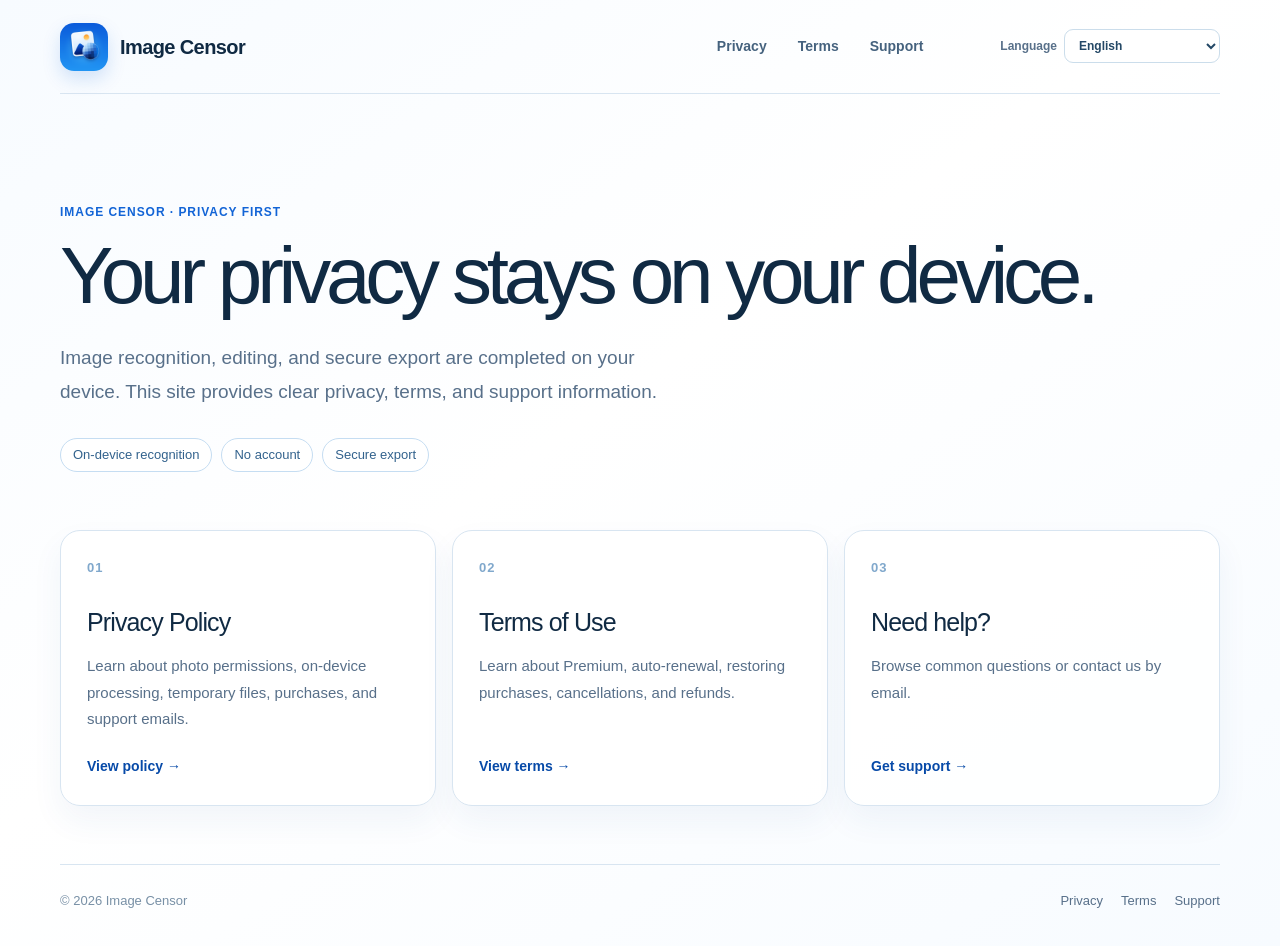
==== v1/index.html @ e2b9cc8c "Add files via upload Update app names" ====
<!DOCTYPE html><html data-page="home" lang="zh-Hans"><head><meta charSet="utf-8"/><meta name="viewport" content="width=device-width, initial-scale=1"/><title>图片打码 · 隐私、条款与支持</title><meta name="description" content="图片打码的隐私政策、使用条款与支持信息。"/><link rel="shortcut icon" href="./favicon.ico"/><link rel="icon" href="./favicon.ico" type="image/x-icon"/><link rel="icon" href="./favicon-16.png" sizes="16x16" type="image/png"/><link rel="icon" href="./favicon-32.png" sizes="32x32" type="image/png"/><link rel="icon" href="./favicon-48.png" sizes="48x48" type="image/png"/><link rel="apple-touch-icon" href="./apple-touch-icon.png" sizes="180x180" type="image/png"/>
<link rel="stylesheet" href="./site.css"/></head><body><div class="site-shell"><header class="topbar"><a href="./index.html?lang=zh-Hans" class="brand" aria-label="图片打码：隐私政策、使用条款、支持"><img src="./app-icon.png" alt="" width="48" height="48" loading="eager" fetchPriority="high" decoding="async" class="brand-mark" data-nimg="1"/><span>图片打码</span></a><div class="topbar-actions"><nav aria-label="主要导航"><a href="./privacy/index.html?lang=zh-Hans">隐私政策</a><a href="./terms/index.html?lang=zh-Hans">使用条款</a><a href="./support/index.html?lang=zh-Hans">支持</a></nav><label class="language-control">语言<select aria-label="选择显示语言"><option value="zh-Hans" selected="">简体中文</option><option value="zh-Hant">繁體中文</option><option value="en-US">English</option><option value="fr">Français</option><option value="de">Deutsch</option><option value="it">Italiano</option><option value="es-ES">Español</option><option value="pt-BR">Português (Brasil)</option><option value="pt-PT">Português (Portugal)</option><option value="ja">日本語</option><option value="ko">한국어</option><option value="ru">Русский</option><option value="tr">Türkçe</option><option value="ar">العربية</option><option value="nl">Nederlands</option><option value="sv">Svenska</option><option value="nb">Norsk</option><option value="da">Dansk</option><option value="pl">Polski</option><option value="id">Bahasa Indonesia</option><option value="th">ไทย</option><option value="hi">हिन्दी</option><option value="ms">Bahasa Melayu</option><option value="vi">Tiếng Việt</option><option value="fi">Suomi</option><option value="ca">Català</option><option value="cs">Čeština</option><option value="hr">Hrvatski</option><option value="ro">Română</option><option value="bn">বাংলা</option><option value="sk">Slovenčina</option><option value="sl">Slovenščina</option><option value="uk">Українська</option><option value="he">עברית</option><option value="el">Ελληνικά</option><option value="hu">Magyar</option><option value="ta">தமிழ்</option><option value="te">తెలుగు</option><option value="mr">मराठी</option><option value="ur">اردو</option></select></label></div></header><main class="home-main"><section class="home-hero"><p class="eyebrow">图片打码 · Privacy first</p><h1>隐私，留在你的设备里。</h1><p class="hero-copy">图片识别、编辑和安全导出均在设备本地完成。这里提供清晰的隐私说明、使用条款和支持信息。</p><div class="hero-points" aria-label="产品隐私特点"><span>本地识别</span><span>无账号</span><span>安全导出</span></div></section><section class="home-cards" aria-label="网站导航"><a class="feature-card" href="./privacy/index.html?lang=zh-Hans"><span class="card-index">01</span><h2>隐私政策</h2><p>了解照片权限、本地处理、临时文件、购买和支持邮件。</p><b>查看政策 <span aria-hidden="true">→</span></b></a><a class="feature-card" href="./terms/index.html?lang=zh-Hans"><span class="card-index">02</span><h2>使用条款</h2><p>了解 Premium、自动续订、恢复购买、取消订阅和退款。</p><b>查看条款 <span aria-hidden="true">→</span></b></a><a class="feature-card" href="./support/index.html?lang=zh-Hans"><span class="card-index">03</span><h2>需要帮助？</h2><p>查看常见问题，或通过支持邮箱联系我们。</p><b>获得支持 <span aria-hidden="true">→</span></b></a></section></main><footer><span>© 2026 <!-- -->图片打码</span><div><a href="./privacy/index.html?lang=zh-Hans">隐私</a><a href="./terms/index.html?lang=zh-Hans">条款</a><a href="./support/index.html?lang=zh-Hans">支持</a></div></footer></div><script src="./site-data.js" defer></script><script src="./site.js" defer></script></body></html>
---- v1/site.css ----
/*! tailwindcss v4.2.1 | MIT License | https://tailwindcss.com */
@layer theme{:root,:host{--font-sans:ui-sans-serif, system-ui, sans-serif, "Apple Color Emoji", "Segoe UI Emoji", "Segoe UI Symbol", "Noto Color Emoji";--font-mono:ui-monospace, SFMono-Regular, Menlo, Monaco, Consolas, "Liberation Mono", "Courier New", monospace;--spacing:.25rem;--default-font-family:var(--font-sans);--default-mono-font-family:var(--font-mono)}}@layer base{*,:after,:before{box-sizing:border-box;border:0 solid;margin:0;padding:0}::backdrop{box-sizing:border-box;border:0 solid;margin:0;padding:0}::file-selector-button{box-sizing:border-box;border:0 solid;margin:0;padding:0}html,:host{-webkit-text-size-adjust:100%;tab-size:4;line-height:1.5;font-family:var(--default-font-family,ui-sans-serif, system-ui, sans-serif, "Apple Color Emoji", "Segoe UI Emoji", "Segoe UI Symbol", "Noto Color Emoji");font-feature-settings:var(--default-font-feature-settings,normal);font-variation-settings:var(--default-font-variation-settings,normal);-webkit-tap-highlight-color:transparent}hr{height:0;color:inherit;border-top-width:1px}abbr:where([title]){-webkit-text-decoration:underline dotted;text-decoration:underline dotted}h1,h2,h3,h4,h5,h6{font-size:inherit;font-weight:inherit}a{color:inherit;-webkit-text-decoration:inherit;-webkit-text-decoration:inherit;-webkit-text-decoration:inherit;-webkit-text-decoration:inherit;text-decoration:inherit}b,strong{font-weight:bolder}code,kbd,samp,pre{font-family:var(--default-mono-font-family,ui-monospace, SFMono-Regular, Menlo, Monaco, Consolas, "Liberation Mono", "Courier New", monospace);font-feature-settings:var(--default-mono-font-feature-settings,normal);font-variation-settings:var(--default-mono-font-variation-settings,normal);font-size:1em}small{font-size:80%}sub,sup{vertical-align:baseline;font-size:75%;line-height:0;position:relative}sub{bottom:-.25em}sup{top:-.5em}table{text-indent:0;border-color:inherit;border-collapse:collapse}:-moz-focusring{outline:auto}progress{vertical-align:baseline}summary{display:list-item}ol,ul,menu{list-style:none}img,svg,video,canvas,audio,iframe,embed,object{vertical-align:middle;display:block}img,video{max-width:100%;height:auto}button,input,select,optgroup,textarea{font:inherit;font-feature-settings:inherit;font-variation-settings:inherit;letter-spacing:inherit;color:inherit;opacity:1;background-color:#0000;border-radius:0}::file-selector-button{font:inherit;font-feature-settings:inherit;font-variation-settings:inherit;letter-spacing:inherit;color:inherit;opacity:1;background-color:#0000;border-radius:0}:where(select:is([multiple],[size])) optgroup{font-weight:bolder}:where(select:is([multiple],[size])) optgroup option{padding-inline-start:20px}::file-selector-button{margin-inline-end:4px}::placeholder{opacity:1}@supports (not ((-webkit-appearance:-apple-pay-button))) or (contain-intrinsic-size:1px){::placeholder{color:currentColor}@supports (color:color-mix(in lab, red, red)){::placeholder{color:color-mix(in oklab, currentcolor 50%, transparent)}}}textarea{resize:vertical}::-webkit-search-decoration{-webkit-appearance:none}::-webkit-date-and-time-value{min-height:1lh;text-align:inherit}::-webkit-datetime-edit{display:inline-flex}::-webkit-datetime-edit-fields-wrapper{padding:0}::-webkit-datetime-edit{padding-block:0}::-webkit-datetime-edit-year-field{padding-block:0}::-webkit-datetime-edit-month-field{padding-block:0}::-webkit-datetime-edit-day-field{padding-block:0}::-webkit-datetime-edit-hour-field{padding-block:0}::-webkit-datetime-edit-minute-field{padding-block:0}::-webkit-datetime-edit-second-field{padding-block:0}::-webkit-datetime-edit-millisecond-field{padding-block:0}::-webkit-datetime-edit-meridiem-field{padding-block:0}::-webkit-calendar-picker-indicator{line-height:1}:-moz-ui-invalid{box-shadow:none}button,input:where([type=button],[type=reset],[type=submit]){-webkit-appearance:button;appearance:button}::file-selector-button{-webkit-appearance:button;appearance:button}::-webkit-inner-spin-button{height:auto}::-webkit-outer-spin-button{height:auto}[hidden]:where(:not([hidden=until-found])){display:none!important}}@layer components;@layer utilities{.fixed{position:fixed}.relative{position:relative}.static{position:static}.start{inset-inline-start:var(--spacing)}.end{inset-inline-end:var(--spacing)}.table{display:table}}:root{--ink:#102a43;--muted:#58708a;--line:#d8e5f1;--surface:#fff;--sky:#eef8ff;--blue:#1264d6;--deep:#074aa8;--warm:#ffb344}*{box-sizing:border-box}html{background:#f7fbff}body{color:var(--ink);background:linear-gradient(145deg,#f7fbff 0%,#fff 45%,#f7fbff 100%);margin:0;font-family:-apple-system,BlinkMacSystemFont,Segoe UI,PingFang SC,Hiragino Sans GB,Microsoft YaHei,Arial,sans-serif;line-height:1.7}a{color:var(--deep);text-underline-offset:3px;text-decoration-thickness:1px}.site-shell{flex-direction:column;width:min(1160px,100% - 40px);min-height:100vh;margin:auto;display:flex}.topbar{border-bottom:1px solid var(--line);justify-content:space-between;align-items:center;gap:28px;min-height:94px;display:flex}.brand{color:var(--ink);letter-spacing:-.03em;align-items:center;gap:12px;font-size:20px;font-weight:780;text-decoration:none;display:flex}.brand-mark{border-radius:14px;box-shadow:0 8px 18px #1264d62b}.topbar-actions{align-items:center;gap:65px;display:flex}nav{align-items:center;gap:7px;display:flex}nav a{color:#45627e;border-radius:9px;padding:8px 12px;font-size:14px;font-weight:650;text-decoration:none}nav a:hover,nav a[aria-current=page]{color:var(--deep);background:#e8f4ff}.language-control{color:#58708a;white-space:nowrap;align-items:center;gap:7px;font-size:12px;font-weight:700;display:flex}.language-control select{color:#244866;max-width:156px;height:34px;font:inherit;cursor:pointer;background:#fff;border:1px solid #cbddeb;border-radius:9px;outline:none;padding-block:0;padding-inline:10px 28px}.language-control select:focus{border-color:var(--blue);box-shadow:0 0 0 3px #1264d61f}.translation-notice{color:#78571a;background:#fff9e9;border:1px solid #ecd9ad;border-radius:10px;margin:16px 0 -25px;padding:9px 13px;font-size:13px}.home-main{flex:1;padding:72px 0 58px}.home-hero{padding:36px 0 58px}.eyebrow{color:var(--blue);letter-spacing:.08em;text-transform:uppercase;margin:0 0 12px;font-size:12px;font-weight:800}h1,h2,p{margin-top:0}.home-hero h1{letter-spacing:-.065em;margin-bottom:22px;font-size:clamp(44px,7vw,80px);line-height:1.06}.hero-copy{max-width:630px;color:var(--muted);font-size:19px;line-height:1.8}.hero-points{flex-wrap:wrap;gap:9px;margin-top:28px;display:flex}.hero-points span{color:#32628d;background:#fff;border:1px solid #c5ddf2;border-radius:999px;padding:5px 12px;font-size:13px}.home-cards{grid-template-columns:repeat(3,1fr);gap:16px;display:grid}.feature-card{border:1px solid var(--line);min-height:276px;color:var(--ink);background:#ffffffe6;border-radius:20px;flex-direction:column;padding:26px;text-decoration:none;transition:transform .18s,box-shadow .18s,border-color .18s;display:flex;box-shadow:0 15px 32px #1c5c970f}:is(.feature-card:hover,.feature-card:focus-visible){background:#edf6ff;border-color:#9dc7ea;transform:translateY(-4px);box-shadow:0 20px 40px #1c5c971f}.feature-card:focus-visible{outline-offset:3px;outline:3px solid #8ec4f4}.card-index{color:#80a8cc;letter-spacing:.08em;font-size:13px;font-weight:800}.feature-card h2{letter-spacing:-.035em;margin:22px 0 10px;font-size:25px}.feature-card p{color:var(--muted);font-size:15px;line-height:1.75}.feature-card b{color:var(--deep);margin-top:auto;font-size:14px}.document-main{flex:1;padding:70px 0 60px}.document-hero{max-width:700px;padding:0 0 45px}.document-hero h1{letter-spacing:-.06em;margin-bottom:14px;font-size:clamp(38px,5vw,57px);line-height:1.08}.document-hero>p:not(.eyebrow){color:var(--muted);margin-bottom:16px;font-size:18px;line-height:1.75}.updated{color:#7890a6;font-size:13px}.document-content{border-top:1px solid var(--line);max-width:840px;padding:44px 0}.legal-section{padding:0 0 37px}.legal-section h2{letter-spacing:-.03em;margin:0 0 13px;font-size:22px;line-height:1.35}.legal-section p{color:#35536e;margin-bottom:14px}.legal-section ul{color:#35536e;padding-inline-start:21px}.legal-section li{margin:7px 0;padding-inline-start:3px}.callout{border-inline-start:4px solid var(--blue);color:#214968;background:var(--sky);border-radius:12px;margin:0 0 18px;padding:18px 20px}.email-panel{background:linear-gradient(135deg,#f3faff,#e6f4ff);border:1px solid #bcd9f4;border-radius:17px;justify-content:space-between;align-items:center;gap:28px;margin-bottom:42px;padding:23px 25px;display:flex}.email-panel strong{font-size:20px}.email-panel p{color:var(--muted);margin:3px 0 0;font-size:14px}.email-panel a{color:#fff;background:var(--blue);border-radius:9px;flex:none;padding:10px 14px;font-size:14px;font-weight:700;text-decoration:none}.faq-grid{grid-template-columns:repeat(2,minmax(0,1fr));gap:14px;margin-bottom:38px;display:grid}.faq{border:1px solid var(--line);background:#fff;border-radius:15px;padding:21px}.faq h2{letter-spacing:-.025em;margin-bottom:9px;font-size:17px;line-height:1.4}.faq p{color:#526e88;margin:0;font-size:14px;line-height:1.75}footer{border-top:1px solid var(--line);color:#7890a6;justify-content:space-between;gap:20px;padding:25px 0 34px;font-size:13px;display:flex}footer div{gap:18px;display:flex}footer a{color:#58708a;text-decoration:none}@media (max-width:720px){.site-shell{width:min(100% - 28px,1160px)}.topbar{flex-direction:column;align-items:flex-start;gap:8px;min-height:auto;padding:14px 0}.topbar-actions{justify-content:space-between;gap:20px;width:100%}.brand{font-size:17px}.brand-mark{border-radius:11px;width:38px;height:38px}nav{gap:0}nav a{padding:7px 6px;font-size:13px}.language-control{gap:4px}.language-control select{max-width:112px;padding-left:7px}.translation-notice{margin:12px 0 -23px}.home-main,.document-main{padding:46px 0}.home-hero{padding:22px 0 40px}.home-hero h1{font-size:48px}.hero-copy{font-size:17px}.home-cards,.faq-grid{grid-template-columns:1fr}.feature-card{min-height:220px}.document-hero{padding-bottom:35px}.document-content{padding-top:35px}.email-panel{flex-direction:column;align-items:flex-start;gap:14px}.email-panel a{text-align:center;width:100%}footer{flex-direction:column;align-items:flex-start;gap:10px}}
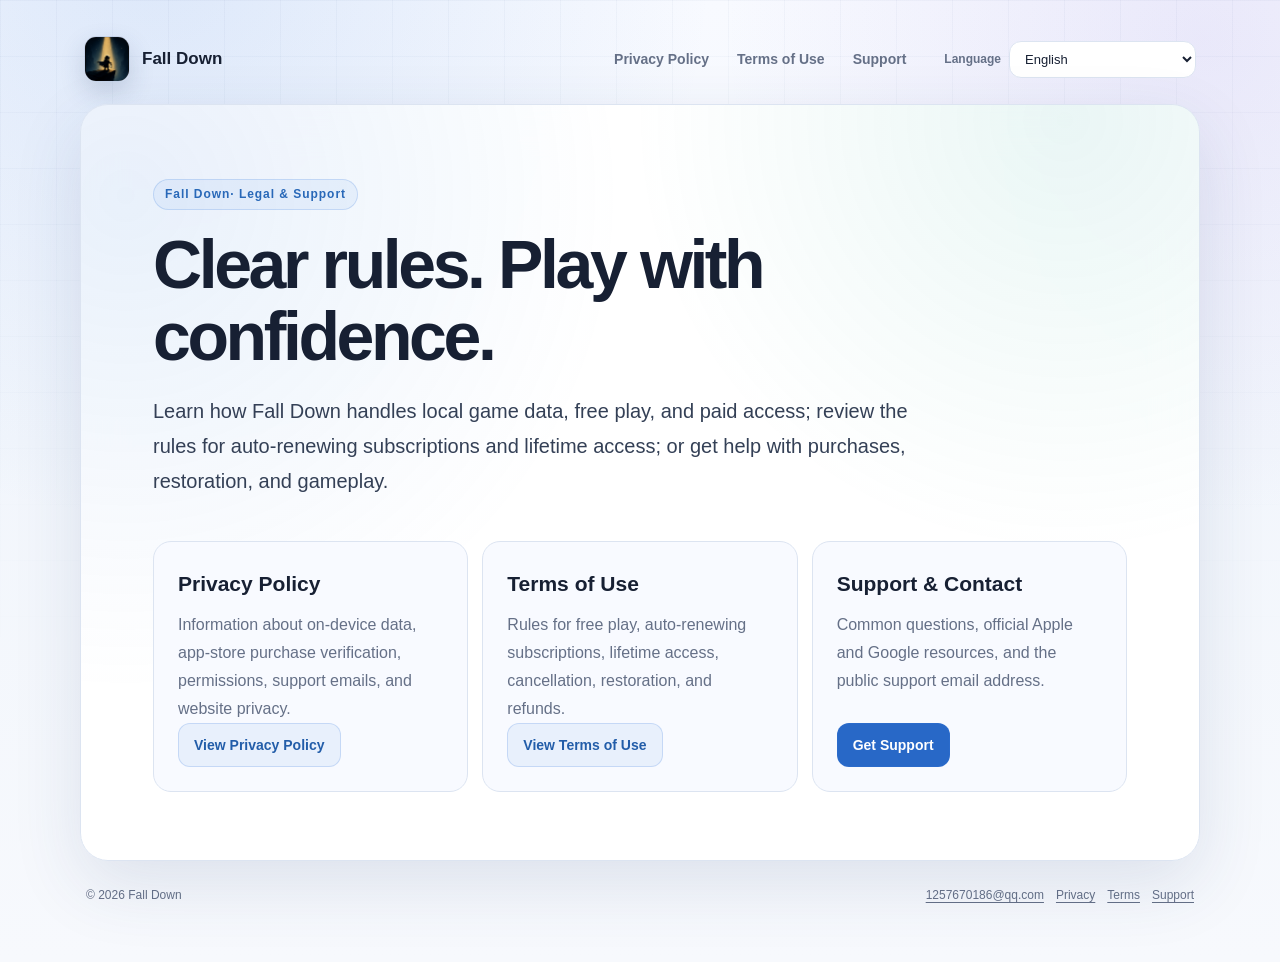
==== commit a7ece5c0: "Add files via upload" ====
--- a/v1/index.html
+++ b/v1/index.html
@@ -1,2 +1,90 @@
-<!DOCTYPE html><html data-page="home" lang="zh-Hans"><head><meta charSet="utf-8"/><meta name="viewport" content="width=device-width, initial-scale=1"/><title>图片打码 · 隐私、条款与支持</title><meta name="description" content="图片打码的隐私政策、使用条款与支持信息。"/><link rel="shortcut icon" href="./favicon.ico"/><link rel="icon" href="./favicon.ico" type="image/x-icon"/><link rel="icon" href="./favicon-16.png" sizes="16x16" type="image/png"/><link rel="icon" href="./favicon-32.png" sizes="32x32" type="image/png"/><link rel="icon" href="./favicon-48.png" sizes="48x48" type="image/png"/><link rel="apple-touch-icon" href="./apple-touch-icon.png" sizes="180x180" type="image/png"/>
-<link rel="stylesheet" href="./site.css"/></head><body><div class="site-shell"><header class="topbar"><a href="./index.html?lang=zh-Hans" class="brand" aria-label="图片打码：隐私政策、使用条款、支持"><img src="./app-icon.png" alt="" width="48" height="48" loading="eager" fetchPriority="high" decoding="async" class="brand-mark" data-nimg="1"/><span>图片打码</span></a><div class="topbar-actions"><nav aria-label="主要导航"><a href="./privacy/index.html?lang=zh-Hans">隐私政策</a><a href="./terms/index.html?lang=zh-Hans">使用条款</a><a href="./support/index.html?lang=zh-Hans">支持</a></nav><label class="language-control">语言<select aria-label="选择显示语言"><option value="zh-Hans" selected="">简体中文</option><option value="zh-Hant">繁體中文</option><option value="en-US">English</option><option value="fr">Français</option><option value="de">Deutsch</option><option value="it">Italiano</option><option value="es-ES">Español</option><option value="pt-BR">Português (Brasil)</option><option value="pt-PT">Português (Portugal)</option><option value="ja">日本語</option><option value="ko">한국어</option><option value="ru">Русский</option><option value="tr">Türkçe</option><option value="ar">العربية</option><option value="nl">Nederlands</option><option value="sv">Svenska</option><option value="nb">Norsk</option><option value="da">Dansk</option><option value="pl">Polski</option><option value="id">Bahasa Indonesia</option><option value="th">ไทย</option><option value="hi">हिन्दी</option><option value="ms">Bahasa Melayu</option><option value="vi">Tiếng Việt</option><option value="fi">Suomi</option><option value="ca">Català</option><option value="cs">Čeština</option><option value="hr">Hrvatski</option><option value="ro">Română</option><option value="bn">বাংলা</option><option value="sk">Slovenčina</option><option value="sl">Slovenščina</option><option value="uk">Українська</option><option value="he">עברית</option><option value="el">Ελληνικά</option><option value="hu">Magyar</option><option value="ta">தமிழ்</option><option value="te">తెలుగు</option><option value="mr">मराठी</option><option value="ur">اردو</option></select></label></div></header><main class="home-main"><section class="home-hero"><p class="eyebrow">图片打码 · Privacy first</p><h1>隐私，留在你的设备里。</h1><p class="hero-copy">图片识别、编辑和安全导出均在设备本地完成。这里提供清晰的隐私说明、使用条款和支持信息。</p><div class="hero-points" aria-label="产品隐私特点"><span>本地识别</span><span>无账号</span><span>安全导出</span></div></section><section class="home-cards" aria-label="网站导航"><a class="feature-card" href="./privacy/index.html?lang=zh-Hans"><span class="card-index">01</span><h2>隐私政策</h2><p>了解照片权限、本地处理、临时文件、购买和支持邮件。</p><b>查看政策 <span aria-hidden="true">→</span></b></a><a class="feature-card" href="./terms/index.html?lang=zh-Hans"><span class="card-index">02</span><h2>使用条款</h2><p>了解 Premium、自动续订、恢复购买、取消订阅和退款。</p><b>查看条款 <span aria-hidden="true">→</span></b></a><a class="feature-card" href="./support/index.html?lang=zh-Hans"><span class="card-index">03</span><h2>需要帮助？</h2><p>查看常见问题，或通过支持邮箱联系我们。</p><b>获得支持 <span aria-hidden="true">→</span></b></a></section></main><footer><span>© 2026 <!-- -->图片打码</span><div><a href="./privacy/index.html?lang=zh-Hans">隐私</a><a href="./terms/index.html?lang=zh-Hans">条款</a><a href="./support/index.html?lang=zh-Hans">支持</a></div></footer></div><script src="./site-data.js" defer></script><script src="./site.js" defer></script></body></html>+<!doctype html>
+<html lang="zh-Hans">
+  <head>
+    <meta charset="utf-8">
+    <meta name="viewport" content="width=device-width, initial-scale=1">
+    <meta
+      name="description"
+      content="《下落》隐私政策、使用条款与支持。"
+    >
+    <link rel="icon" type="image/png" href="assets/app-icon.png">
+    <link rel="stylesheet" href="assets/site.css">
+    <title>《下落》｜隐私、条款与支持</title>
+  </head>
+  <body data-page="home">
+    <main class="site-shell">
+      <header class="topbar">
+        <a class="brand" href="index.html" data-locale-link aria-label="《下落》法律与支持首页">
+          <img class="brand-mark" src="assets/app-icon.png" alt="">
+          <span class="brand-name" data-app-name>下落</span>
+        </a>
+        <div class="topbar-actions">
+          <nav class="primary-nav" aria-label="主要导航">
+            <a href="privacy/index.html" data-locale-link>隐私政策</a>
+            <a href="terms/index.html" data-locale-link>使用条款</a>
+            <a href="support/index.html" data-locale-link>支持</a>
+          </nav>
+          <div class="language-control">
+            <label for="languageSelect">语言</label>
+            <select
+              id="languageSelect"
+              data-language-select
+              aria-label="选择显示语言"
+            ></select>
+          </div>
+        </div>
+      </header>
+
+      <section class="home-hero" data-localized-page>
+        <p class="eyebrow"><span data-app-name>下落</span> · 法律与支持</p>
+        <h1>规则说清楚，体验更安心。</h1>
+        <p class="home-lead">
+          在这里了解《<span data-app-name>下落</span>》如何处理本地游戏数据、免费游玩与付费权益，
+          查看自动续订和终身权益规则，或获得购买、恢复和游戏问题的帮助。
+        </p>
+
+        <div class="home-grid">
+          <article class="home-card">
+            <h2>隐私政策</h2>
+            <p>
+              说明设备本地数据、应用商店购买验证、权限、支持邮件和网站隐私。
+            </p>
+            <a class="button-link secondary" href="privacy/index.html" data-locale-link>
+              查看隐私政策
+            </a>
+          </article>
+          <article class="home-card">
+            <h2>使用条款</h2>
+            <p>
+              说明免费体验、自动续订、终身权益、取消、恢复和退款。
+            </p>
+            <a class="button-link secondary" href="terms/index.html" data-locale-link>
+              查看使用条款
+            </a>
+          </article>
+          <article class="home-card">
+            <h2>支持与联系</h2>
+            <p>
+              查看常见问题、Apple 与 Google 官方入口，以及公开支持邮箱。
+            </p>
+            <a class="button-link" href="support/index.html" data-locale-link>
+              获取支持
+            </a>
+          </article>
+        </div>
+      </section>
+
+      <footer class="site-footer">
+        <span>© 2026 <span data-app-name>下落</span></span>
+        <div class="footer-links">
+          <a href="mailto:1257670186@qq.com">1257670186@qq.com</a>
+          <a href="privacy/index.html" data-locale-link>隐私</a>
+          <a href="terms/index.html" data-locale-link>条款</a>
+          <a href="support/index.html" data-locale-link>支持</a>
+        </div>
+      </footer>
+    </main>
+    <script src="assets/locales.js"></script>
+    <script src="assets/site.js"></script>
+  </body>
+</html>
--- a/v1/assets/site.css
+++ b/v1/assets/site.css
@@ -0,0 +1,565 @@
+:root {
+  color-scheme: light;
+  --ink: #172033;
+  --muted: #657087;
+  --soft: #344056;
+  --line: #dce4f1;
+  --panel: rgba(255, 255, 255, 0.94);
+  --panel-solid: #ffffff;
+  --blue: #387bd9;
+  --blue-deep: #2868c7;
+  --violet: #7769d8;
+  --mint: #138d80;
+  --shadow: 0 24px 70px rgba(40, 67, 112, 0.12);
+  --radius-lg: 28px;
+  --radius-md: 18px;
+  font-family:
+    Inter, ui-sans-serif, -apple-system, BlinkMacSystemFont, "Segoe UI",
+    "PingFang SC", "Hiragino Sans GB", "Microsoft YaHei", sans-serif;
+}
+
+* {
+  box-sizing: border-box;
+}
+
+html {
+  min-width: 320px;
+  scroll-behavior: smooth;
+}
+
+body {
+  min-height: 100vh;
+  margin: 0;
+  background:
+    radial-gradient(circle at 12% -4%, rgba(77, 137, 224, 0.16), transparent 35rem),
+    radial-gradient(circle at 94% 4%, rgba(130, 105, 216, 0.12), transparent 30rem),
+    linear-gradient(180deg, #f8faff 0%, #f2f6fc 46%, #f7f9fd 100%);
+  color: var(--ink);
+  line-height: 1.75;
+}
+
+body::before {
+  position: fixed;
+  inset: 0;
+  z-index: -1;
+  background:
+    linear-gradient(rgba(48, 83, 132, 0.035) 1px, transparent 1px),
+    linear-gradient(90deg, rgba(48, 83, 132, 0.035) 1px, transparent 1px);
+  background-size: 56px 56px;
+  content: "";
+  mask-image: linear-gradient(to bottom, black, transparent 75%);
+  pointer-events: none;
+}
+
+a {
+  color: #245fae;
+  text-decoration-thickness: 1px;
+  text-underline-offset: 3px;
+}
+
+a:hover {
+  color: #174a8b;
+}
+
+a:focus-visible,
+select:focus-visible {
+  outline: 3px solid rgba(105, 167, 255, 0.42);
+  outline-offset: 3px;
+}
+
+.site-shell {
+  width: min(1120px, calc(100% - 36px));
+  margin: 0 auto;
+  padding: 26px 0 56px;
+}
+
+.topbar {
+  display: flex;
+  align-items: center;
+  justify-content: space-between;
+  gap: 22px;
+  padding: 10px 4px 22px;
+}
+
+.brand {
+  display: inline-flex;
+  min-width: 0;
+  align-items: center;
+  gap: 12px;
+  color: var(--ink);
+  text-decoration: none;
+}
+
+.brand-mark {
+  width: 46px;
+  height: 46px;
+  flex: 0 0 46px;
+  border: 1px solid rgba(88, 116, 163, 0.2);
+  border-radius: 12px;
+  box-shadow: 0 10px 24px rgba(42, 67, 108, 0.18);
+  object-fit: cover;
+}
+
+.brand-name {
+  display: block;
+}
+
+.brand-name {
+  font-size: 17px;
+  font-weight: 760;
+  line-height: 1.25;
+}
+
+.topbar-actions {
+  display: flex;
+  align-items: center;
+  justify-content: flex-end;
+  gap: 26px;
+}
+
+.primary-nav {
+  display: flex;
+  align-items: center;
+  gap: 4px;
+}
+
+.primary-nav a {
+  border-radius: 999px;
+  color: var(--muted);
+  font-size: 14px;
+  font-weight: 650;
+  padding: 8px 12px;
+  text-decoration: none;
+}
+
+.primary-nav a:hover,
+.primary-nav a[aria-current="page"] {
+  background: rgba(56, 123, 217, 0.1);
+  color: var(--ink);
+}
+
+.language-control {
+  display: inline-flex;
+  align-items: center;
+  gap: 8px;
+}
+
+.language-control label {
+  color: var(--muted);
+  font-size: 12px;
+  font-weight: 650;
+}
+
+.language-control select {
+  min-width: 170px;
+  max-width: 34vw;
+  border: 1px solid var(--line);
+  border-radius: 12px;
+  background: #ffffff;
+  color: var(--ink);
+  font: inherit;
+  font-size: 13px;
+  padding: 9px 34px 9px 11px;
+}
+
+.document,
+.home-hero {
+  overflow: hidden;
+  border: 1px solid var(--line);
+  border-radius: var(--radius-lg);
+  background: var(--panel);
+  box-shadow: var(--shadow);
+  backdrop-filter: blur(22px);
+  -webkit-backdrop-filter: blur(22px);
+}
+
+.hero {
+  position: relative;
+  overflow: hidden;
+  padding: 64px 72px 48px;
+  border-bottom: 1px solid var(--line);
+  background:
+    radial-gradient(circle at 92% 5%, rgba(54, 175, 158, 0.1), transparent 22rem),
+    radial-gradient(circle at 7% 0%, rgba(56, 123, 217, 0.12), transparent 28rem),
+    #fbfcff;
+}
+
+.eyebrow {
+  display: inline-flex;
+  align-items: center;
+  min-height: 30px;
+  margin: 0 0 18px;
+  border: 1px solid rgba(56, 123, 217, 0.2);
+  border-radius: 999px;
+  background: rgba(56, 123, 217, 0.07);
+  color: #2868b8;
+  font-size: 12px;
+  font-weight: 760;
+  letter-spacing: 0.08em;
+  padding: 4px 11px;
+}
+
+h1,
+h2,
+h3,
+p {
+  overflow-wrap: anywhere;
+}
+
+.hero h1,
+.home-hero h1 {
+  max-width: 820px;
+  margin: 0;
+  font-size: clamp(36px, 6.2vw, 68px);
+  font-weight: 790;
+  letter-spacing: -0.05em;
+  line-height: 1.06;
+}
+
+.hero-lead,
+.home-lead {
+  max-width: 790px;
+  margin: 22px 0 0;
+  color: var(--soft);
+  font-size: clamp(17px, 2.2vw, 20px);
+  line-height: 1.75;
+}
+
+.meta-row {
+  display: flex;
+  flex-wrap: wrap;
+  gap: 8px 18px;
+  margin-top: 24px;
+  color: var(--muted);
+  font-size: 13px;
+}
+
+.document-layout {
+  display: grid;
+  grid-template-columns: minmax(0, 1fr) 220px;
+  gap: 52px;
+  padding: 54px 72px 70px;
+}
+
+.document-content {
+  min-width: 0;
+}
+
+.document-section {
+  max-width: 760px;
+  margin: 0 0 42px;
+  scroll-margin-top: 24px;
+}
+
+.document-section:last-child {
+  margin-bottom: 0;
+}
+
+.document-section h2 {
+  margin: 0 0 12px;
+  font-size: 24px;
+  letter-spacing: -0.025em;
+  line-height: 1.3;
+}
+
+.document-section h3 {
+  margin: 24px 0 8px;
+  font-size: 17px;
+  line-height: 1.4;
+}
+
+.document-section p {
+  margin: 0 0 14px;
+  color: var(--soft);
+}
+
+.document-section ul,
+.document-section ol {
+  margin: 10px 0 16px;
+  padding-inline-start: 24px;
+  color: var(--soft);
+}
+
+.document-section li + li {
+  margin-top: 8px;
+}
+
+.toc {
+  position: sticky;
+  top: 24px;
+  align-self: start;
+  border-inline-start: 1px solid var(--line);
+  padding-inline-start: 22px;
+}
+
+.toc-title {
+  margin: 0 0 10px;
+  color: var(--muted);
+  font-size: 12px;
+  font-weight: 760;
+  letter-spacing: 0.08em;
+}
+
+.toc a {
+  display: block;
+  border-radius: 8px;
+  color: var(--muted);
+  font-size: 13px;
+  line-height: 1.4;
+  padding: 6px 8px;
+  text-decoration: none;
+}
+
+.toc a:hover {
+  background: rgba(56, 123, 217, 0.08);
+  color: #1e559b;
+}
+
+.callout {
+  margin: 20px 0;
+  border: 1px solid rgba(19, 141, 128, 0.2);
+  border-radius: var(--radius-md);
+  background: rgba(19, 141, 128, 0.07);
+  color: var(--soft);
+  padding: 18px 20px;
+}
+
+.callout strong {
+  display: block;
+  margin-bottom: 4px;
+  color: #087467;
+}
+
+.platform-grid,
+.support-grid,
+.home-grid {
+  display: grid;
+  grid-template-columns: repeat(2, minmax(0, 1fr));
+  gap: 14px;
+  margin-top: 20px;
+}
+
+.platform-card,
+.support-card,
+.home-card {
+  border: 1px solid var(--line);
+  border-radius: var(--radius-md);
+  background: #f8faff;
+  padding: 20px;
+}
+
+.platform-card h3,
+.support-card h3,
+.home-card h2 {
+  margin: 0 0 8px;
+}
+
+.platform-card p,
+.support-card p,
+.home-card p {
+  margin: 0;
+  color: var(--muted);
+}
+
+.link-list {
+  display: flex;
+  flex-wrap: wrap;
+  gap: 10px;
+  margin-top: 14px;
+}
+
+.button-link {
+  display: inline-flex;
+  min-height: 42px;
+  align-items: center;
+  justify-content: center;
+  border: 1px solid rgba(56, 123, 217, 0.2);
+  border-radius: 12px;
+  background: var(--blue-deep);
+  color: white;
+  font-size: 14px;
+  font-weight: 740;
+  padding: 9px 15px;
+  text-decoration: none;
+}
+
+.button-link:hover {
+  background: #4a8cea;
+  color: white;
+}
+
+.button-link.secondary {
+  background: rgba(56, 123, 217, 0.08);
+  color: #225da9;
+}
+
+.button-link.secondary:hover {
+  background: rgba(56, 123, 217, 0.15);
+}
+
+.home-hero {
+  padding: 74px 72px 68px;
+  background:
+    radial-gradient(circle at 88% 2%, rgba(54, 175, 158, 0.1), transparent 27rem),
+    radial-gradient(circle at 4% 12%, rgba(56, 123, 217, 0.11), transparent 31rem),
+    var(--panel);
+}
+
+.home-grid {
+  grid-template-columns: repeat(3, minmax(0, 1fr));
+  margin-top: 42px;
+}
+
+.home-card {
+  display: flex;
+  min-height: 230px;
+  flex-direction: column;
+  padding: 24px;
+}
+
+.home-card h2 {
+  font-size: 21px;
+}
+
+.home-card .button-link {
+  align-self: flex-start;
+  margin-top: auto;
+}
+
+.email-panel {
+  display: flex;
+  align-items: center;
+  justify-content: space-between;
+  gap: 20px;
+  margin: 0 0 28px;
+  border: 1px solid rgba(19, 141, 128, 0.18);
+  border-radius: 20px;
+  background:
+    radial-gradient(circle at 95% 0%, rgba(56, 123, 217, 0.1), transparent 15rem),
+    #f5fafb;
+  padding: 22px 24px;
+}
+
+.email-panel p {
+  margin: 3px 0 0;
+  color: var(--muted);
+}
+
+.site-footer {
+  display: flex;
+  align-items: center;
+  justify-content: space-between;
+  gap: 20px;
+  padding: 24px 6px 0;
+  color: var(--muted);
+  font-size: 12px;
+}
+
+.footer-links {
+  display: flex;
+  flex-wrap: wrap;
+  gap: 12px;
+}
+
+.footer-links a {
+  color: inherit;
+}
+
+a[href^="mailto:"] {
+  display: inline-block;
+  direction: ltr;
+  unicode-bidi: embed;
+}
+
+[dir="rtl"] .eyebrow,
+[dir="rtl"] .toc-title {
+  letter-spacing: 0;
+}
+
+@media (max-width: 940px) {
+  .topbar {
+    align-items: flex-start;
+  }
+
+  .topbar-actions {
+    align-items: flex-end;
+    flex-direction: column-reverse;
+    gap: 12px;
+  }
+
+  .document-layout {
+    grid-template-columns: 1fr;
+  }
+
+  .toc {
+    display: none;
+  }
+}
+
+@media (max-width: 720px) {
+  .site-shell {
+    width: min(100% - 22px, 1120px);
+    padding-top: 12px;
+  }
+
+  .topbar {
+    flex-direction: column;
+    padding-bottom: 16px;
+  }
+
+  .topbar-actions,
+  .primary-nav,
+  .language-control {
+    width: 100%;
+  }
+
+  .topbar-actions {
+    align-items: stretch;
+  }
+
+  .primary-nav {
+    flex-wrap: wrap;
+  }
+
+  .language-control {
+    align-items: flex-start;
+    flex-direction: column;
+  }
+
+  .language-control select {
+    width: 100%;
+    max-width: none;
+  }
+
+  .hero,
+  .home-hero {
+    padding: 42px 24px 36px;
+  }
+
+  .document-layout {
+    gap: 0;
+    padding: 38px 24px 50px;
+  }
+
+  .platform-grid,
+  .support-grid,
+  .home-grid {
+    grid-template-columns: 1fr;
+  }
+
+  .home-card {
+    min-height: 190px;
+  }
+
+  .email-panel,
+  .site-footer {
+    align-items: flex-start;
+    flex-direction: column;
+  }
+}
+
+@media (prefers-reduced-motion: reduce) {
+  html {
+    scroll-behavior: auto;
+  }
+}
